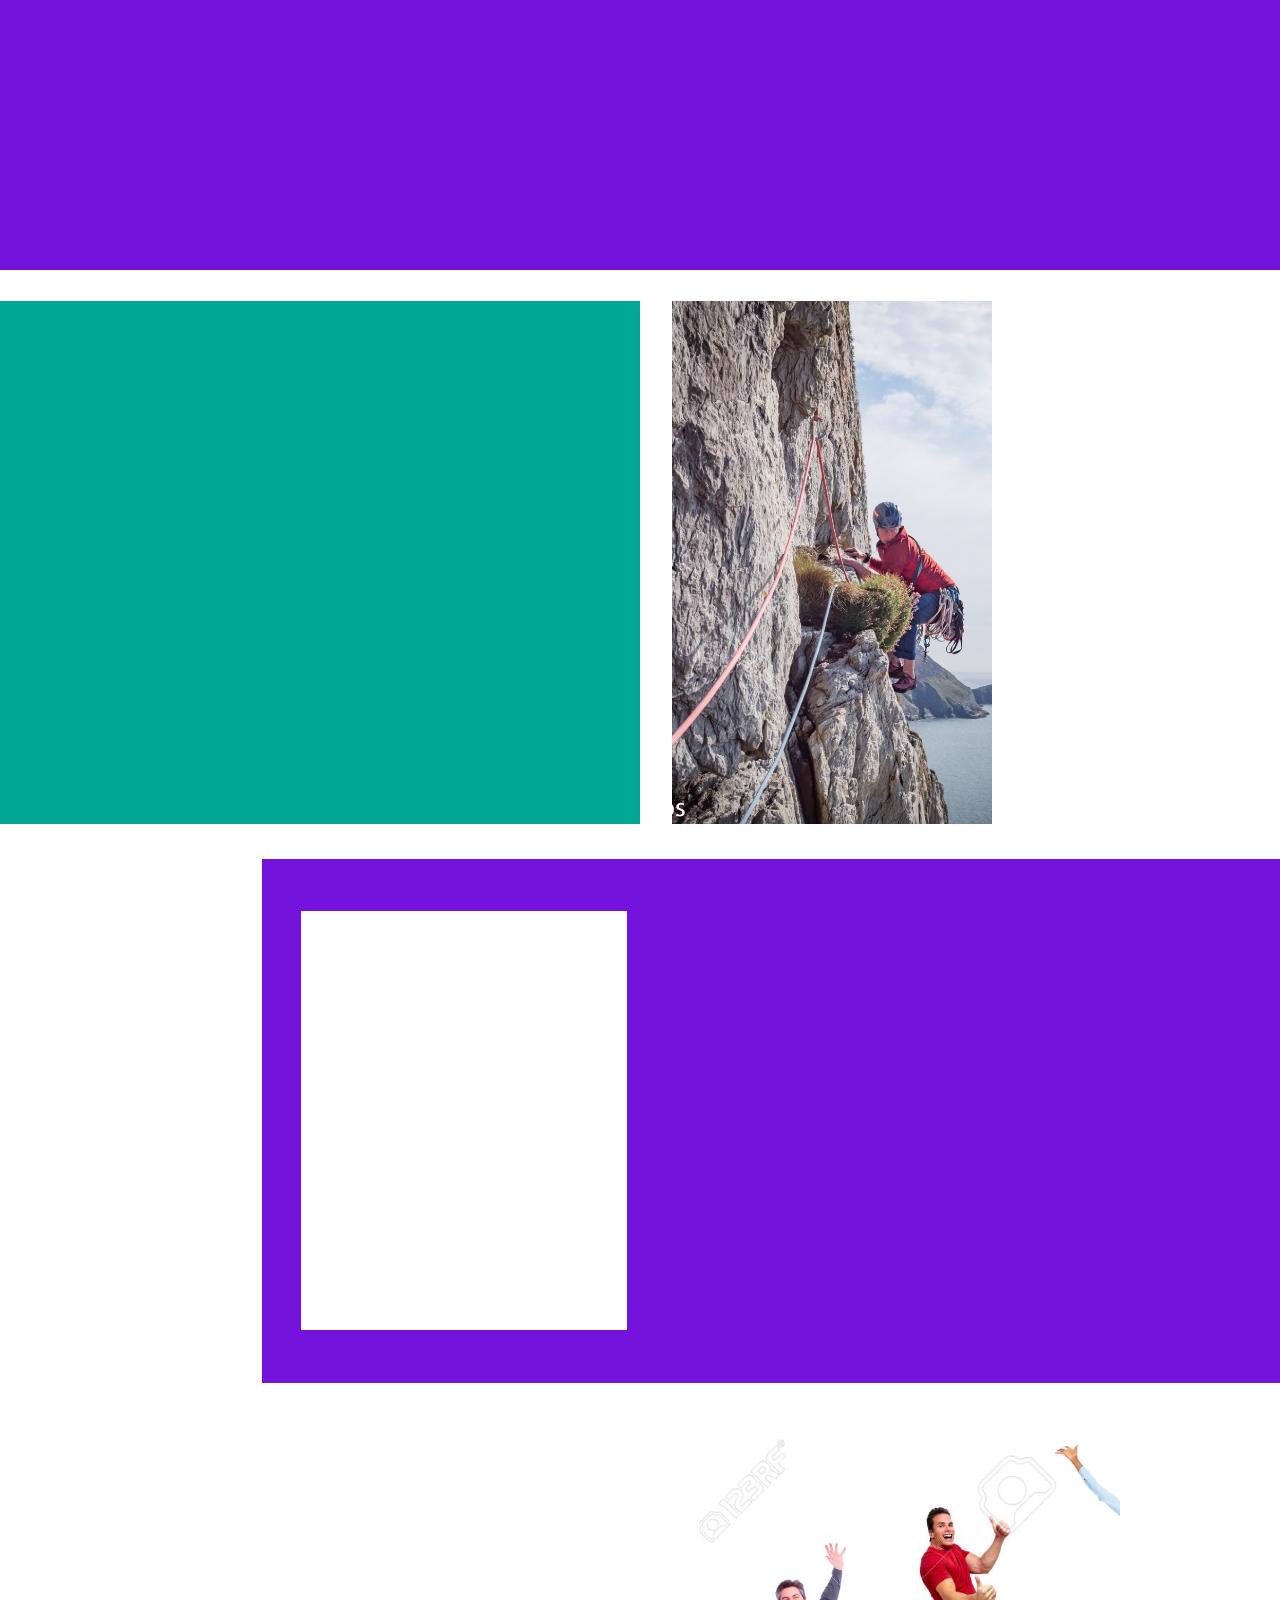
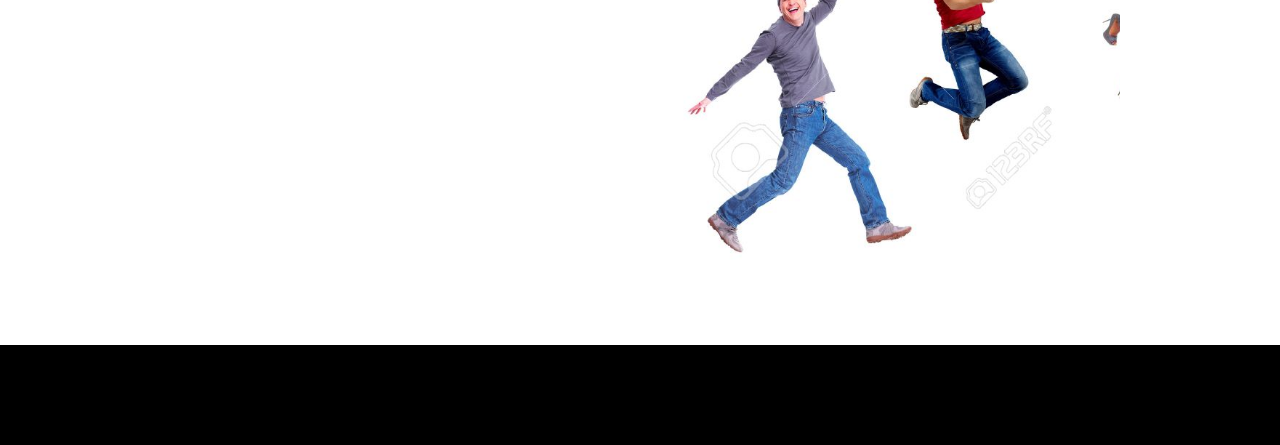
==== index.html @ df54638d "Blocked" ====
<!DOCTYPE html>
<html>
    <head>
        <meta charset="UTF-8" />
        <meta name="viewport" content="width=device-width" />
        <title>7th Woking</title>
        <link rel="stylesheet" href="css/style.css" type="text/css" media="screen" title="no title" charset="utf-8">
    </head>
    <body>
        
        <div id="header">

        </div>

        <!-- What we do section -->
        <div id="what" class="section">
            <div class="flex">
                <div class="text-section">
                </div>
                
                <div class="image-section">
                    <div class="image-container">
                        
                   </div>
                </div>
            </div>
        </div>
        <!-- End of what we do section -->
        
        <!-- Where we are section -->
        <div id="where" class="section">
            <div class="flex">
                <div class="image-section">
                    <div id="map">
                        <div id="map-container">
                        
                        </div>
                    </div>
                </div>

                <div class="text-section">
                </div>
            </div>
        </div>
        <!-- End of where we are section -->
        
        <!-- Get involved section -->
        <div id="get" class="section">
            <div class="flex">
                <div class="text-section">
                </div>
                
                <div class="image-section">
                    <div class="image-container">
                        
                   </div>
                </div>
            </div>
        </div>
        <!-- Get involved section -->

        <div id="footer">

        </div>

    </body>
</html>
---- css/style.css ----
html {
  height: 100%;
}
html body {
  margin: 0px;
  height: 100%;
}
html body #header {
  min-height: 30%;
  background-color: #7413dc;
}
html body .section {
  height: 550px;
  display: inline-block;
  width: 100%;
}
html body .section .flex {
  padding: 2.4% 0%;
  display: flex;
  height: 95.2%;
}
html body .section .flex .text-section {
  height: 100%;
  flex: 1;
}
html body .section .flex .image-section {
  height: 100%;
  flex: 1;
}
html body #what .flex .text-section {
  background-color: #00a794;
}
html body #what .flex .image-section .image-container {
  height: 100%;
  width: 50%;
  margin-left: 5%;
  background-image: url("../img/climb.jpg");
  background-size: cover;
  background-repeat: no-repeat;
}
html body #where .flex .text-section {
  background-color: #7413dc;
}
html body #where .flex .image-section #map {
  height: 100%;
  width: 60%;
  margin-left: 41%;
  position: relative;
  background-color: #7413dc;
}
html body #where .flex .image-section #map #map-container {
  position: absolute;
  top: 10%;
  left: 10%;
  height: 80%;
  width: 85%;
  background-color: white;
}
html body #get .flex .image-section .image-container {
  height: 100%;
  width: 70%;
  margin-left: 5%;
  background-image: url("../img/jump.jpg");
  background-size: cover;
  background-repeat: no-repeat;
}
html #footer {
  height: 100px;
  background-color: black;
}

/*# sourceMappingURL=style.css.map */
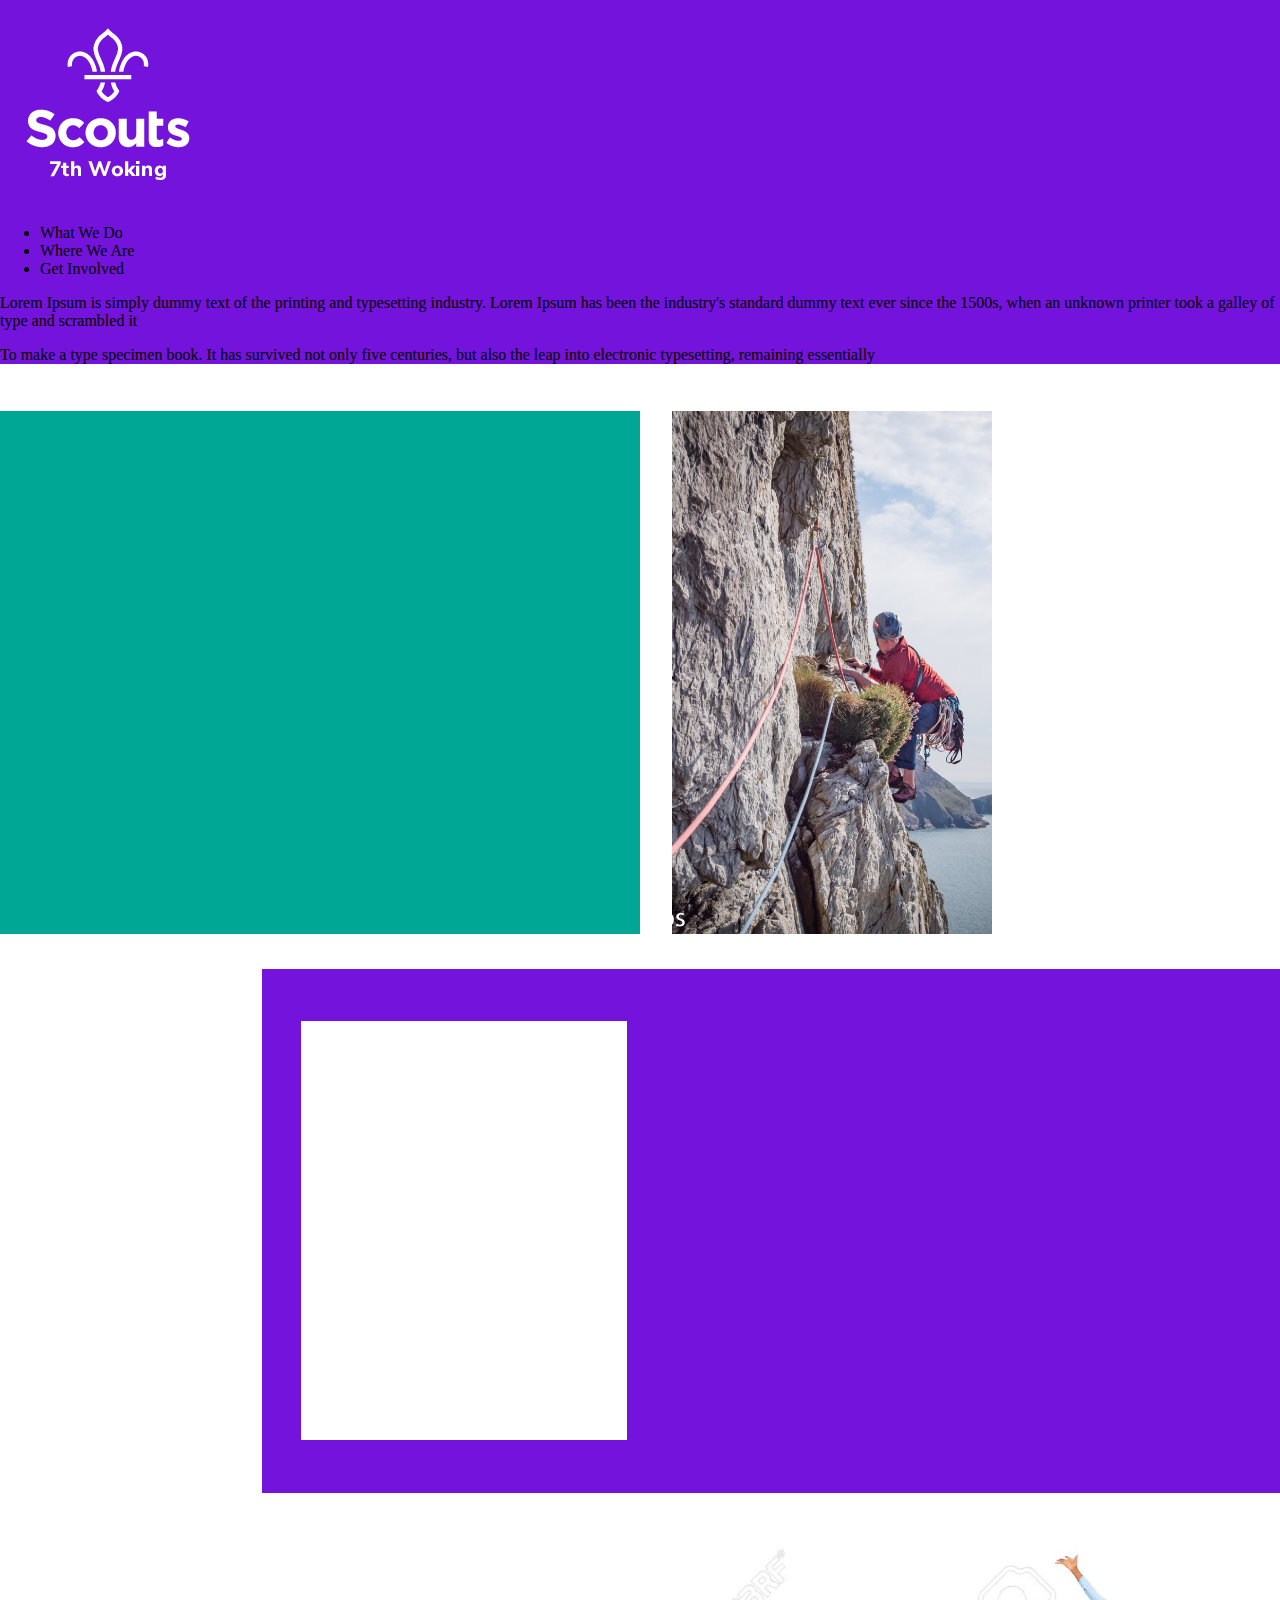
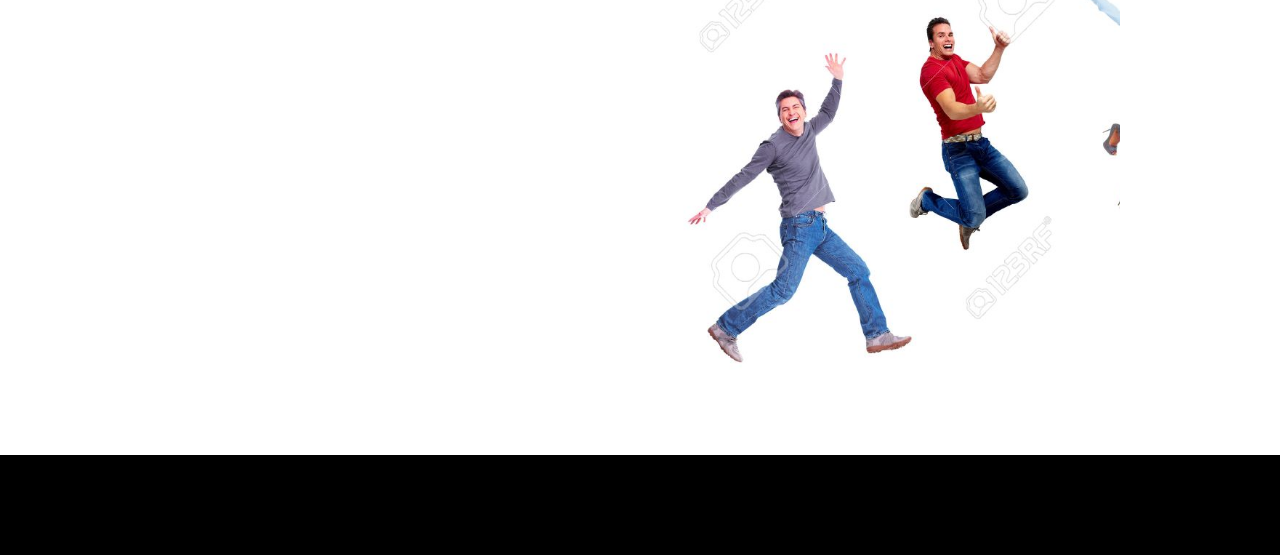
==== commit c12d1e5b: "Did the top bar" ====
--- a/index.html
+++ b/index.html
@@ -4,12 +4,35 @@
         <meta charset="UTF-8" />
         <meta name="viewport" content="width=device-width" />
         <title>7th Woking</title>
+        
+        <link href="https://fonts.googleapis.com/css?family=Nunito+Sans:200,300,400&display=swap" rel="stylesheet">
         <link rel="stylesheet" href="css/style.css" type="text/css" media="screen" title="no title" charset="utf-8">
+
     </head>
     <body>
         
         <div id="header">
+            <div id="header-container">
+               <div>
+                  <div id="header-logo">
+                    <img src="img/logo.png" alt=""/> 
+                  </div> 
+                  <div id="header-links">
+                     <ul>
+                         <li>What We Do</li>
+                         <li>Where We Are</li>
+                         <li>Get Involved</li>
+                     </ul> 
+                  </div> 
+                  <div id="header-text">
+                      
+                      <p>Lorem Ipsum is simply dummy text of the printing and typesetting industry. Lorem Ipsum has been the industry's standard dummy text ever since the 1500s, when an unknown printer took a galley of type and scrambled it </p>
+                   
 
+                      <p> To make a type specimen book. It has survived not only five centuries, but also the leap into electronic typesetting, remaining essentially</p>              
+                  </div> 
+               </div> 
+            </div>
         </div>
 
         <!-- What we do section -->
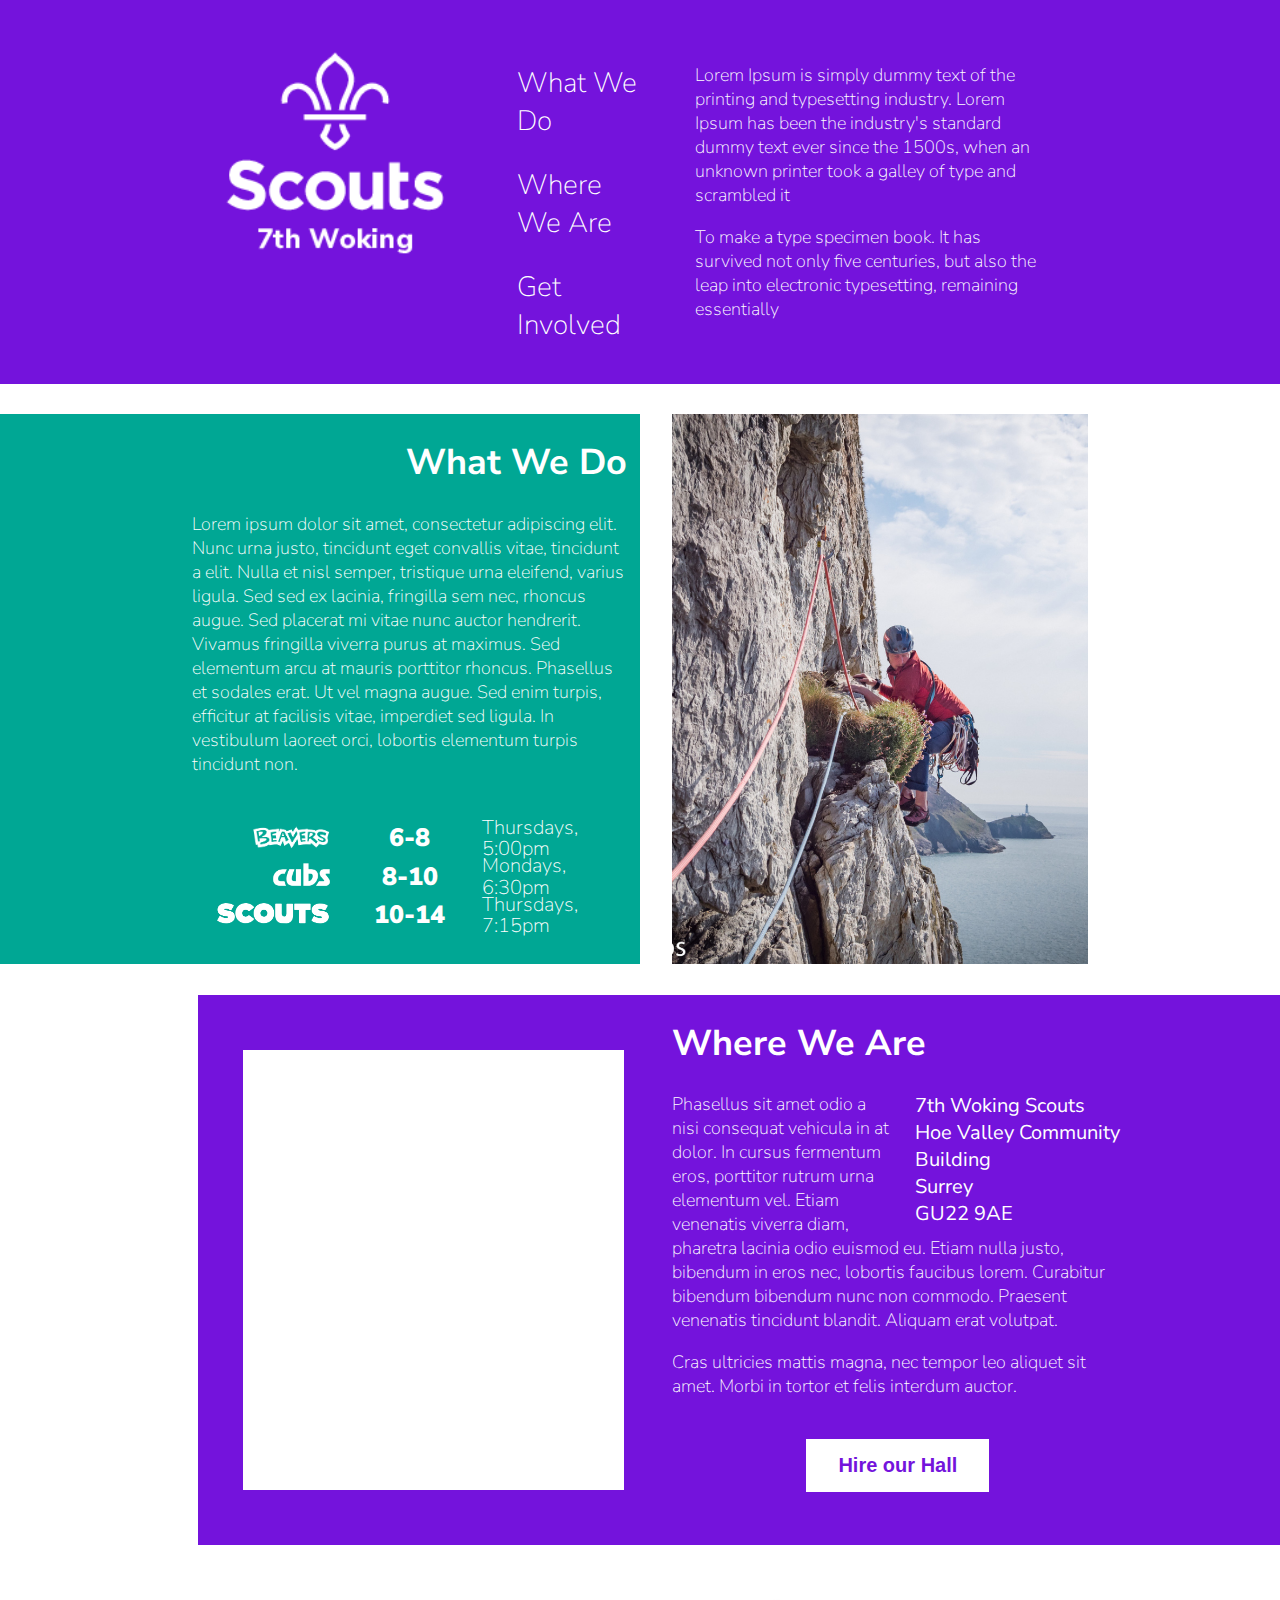
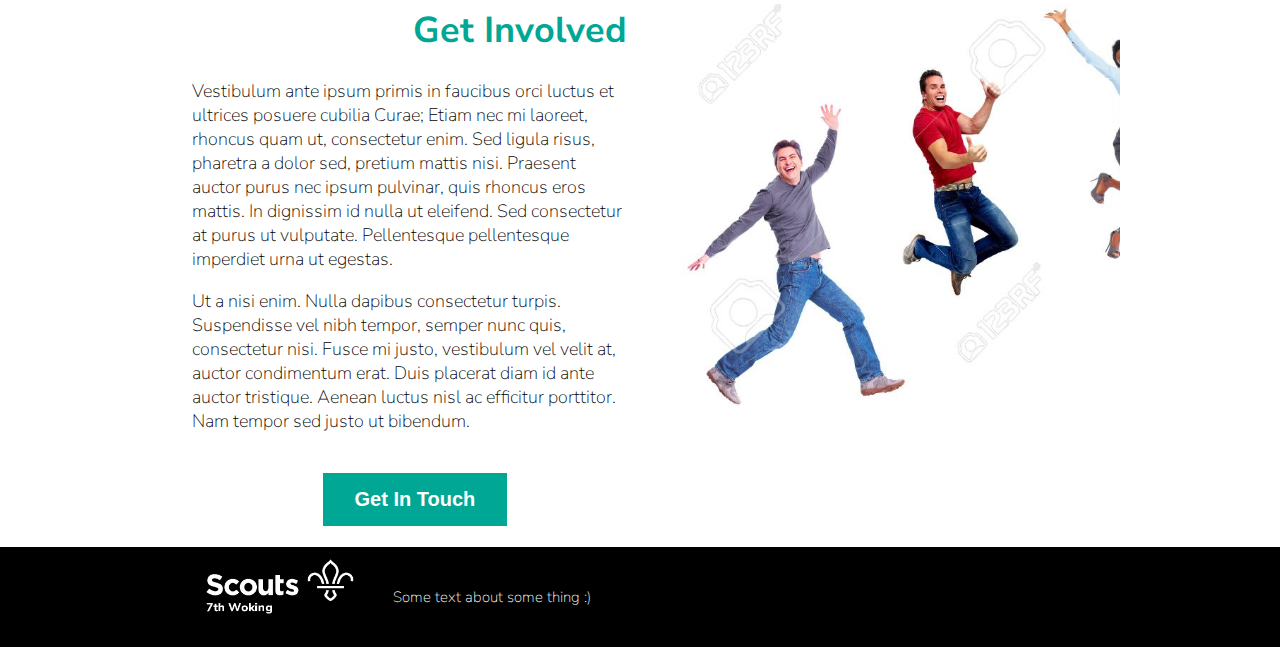
==== commit 02b48414: "did some mobile stuff" ====
--- a/index.html
+++ b/index.html
@@ -5,7 +5,7 @@
         <meta name="viewport" content="width=device-width" />
         <title>7th Woking</title>
         
-        <link href="https://fonts.googleapis.com/css?family=Nunito+Sans:200,300,400&display=swap" rel="stylesheet">
+        <link href="https://fonts.googleapis.com/css?family=Nunito+Sans:200,300,400,800,900&display=swap" rel="stylesheet"> 
         <link rel="stylesheet" href="css/style.css" type="text/css" media="screen" title="no title" charset="utf-8">
 
     </head>
@@ -19,9 +19,9 @@
                   </div> 
                   <div id="header-links">
                      <ul>
-                         <li>What We Do</li>
-                         <li>Where We Are</li>
-                         <li>Get Involved</li>
+                         <li><a href="#what">What We Do</a></li>
+                         <li><a href="#where">Where We Are</a></li>
+                         <li><a href="#get">Get Involved</a></li>
                      </ul> 
                   </div> 
                   <div id="header-text">
@@ -39,6 +39,31 @@
         <div id="what" class="section">
             <div class="flex">
                 <div class="text-section">
+                    <div class="text-container">
+                        <h1>What We Do</h1>
+                        <p>
+                            Lorem ipsum dolor sit amet, consectetur adipiscing elit. Nunc urna justo, tincidunt eget convallis vitae, tincidunt a elit. Nulla et nisl semper, tristique urna eleifend, varius ligula. Sed sed ex lacinia, fringilla sem nec, rhoncus augue. Sed placerat mi vitae nunc auctor hendrerit. Vivamus fringilla viverra purus at maximus. Sed elementum arcu at mauris porttitor rhoncus. Phasellus et sodales erat. Ut vel magna augue. Sed enim turpis, efficitur at facilisis vitae, imperdiet sed ligula. In vestibulum laoreet orci, lobortis elementum turpis tincidunt non.
+                        </p> 
+
+                        <div class="grid-container">
+                            <div class="grid-item image-container">
+                                <img src="img/beavers-logo-white-png.png" alt=""/> 
+                            </div>
+                            <div class="grid-item age">6-8</div>
+                            <div class="grid-item date"> Thursdays, 5:00pm</div>
+                            <div class="grid-item image-container">
+                                <img src="img/cubs-logo-white-png.png" alt=""/> 
+                            </div>
+                            <div class="grid-item age">8-10</div>
+                            <div class="grid-item date">Mondays, 6:30pm</div>
+                            <div class="grid-item image-container">
+                                <img src="img/scouts-logo-white-png.png" alt=""/> 
+                            </div>
+                            <div class="grid-item age">10-14</div>
+                            <div class="grid-item date">Thursdays, 7:15pm</div>
+                        </div>
+                        
+                    </div>
                 </div>
                 
                 <div class="image-section">
@@ -56,12 +81,27 @@
                 <div class="image-section">
                     <div id="map">
                         <div id="map-container">
-                        
+                           <iframe src="https://www.google.com/maps/embed/v1/place?q=The+7th+Woking+Scout+HQ+is+located+next+to+Woking+Leisure+Centre.&key=AIzaSyCAv7pbq-IDkwNgu3J0u-rmjAmlKih_pmE" allowfullscreen></iframe> 
                         </div>
                     </div>
                 </div>
 
                 <div class="text-section">
+                    <div class="text-container">
+                        <h1>Where We Are</h1>
+                        <ul>
+                            <li>7th Woking Scouts</li>
+                            <li>Hoe Valley Community</li>
+                            <li>Building</li>
+                            <li>Surrey</li>
+                            <li>GU22 9AE</li>
+                        </ul>
+                        <p>Phasellus sit amet odio a nisi consequat vehicula in at dolor. In cursus fermentum eros, porttitor rutrum urna elementum vel. Etiam venenatis viverra diam, pharetra lacinia odio euismod eu. Etiam nulla justo, bibendum in eros nec, lobortis faucibus lorem. Curabitur bibendum bibendum nunc non commodo. Praesent venenatis tincidunt blandit. Aliquam erat volutpat.</p>
+                        <p>Cras ultricies mattis magna, nec tempor leo aliquet sit amet. Morbi in tortor et felis interdum auctor.</p>
+                        <div class="button-container">
+                            <button type="button">Hire our Hall</button>
+                        </div>
+                    </div>
                 </div>
             </div>
         </div>
@@ -71,6 +111,20 @@
         <div id="get" class="section">
             <div class="flex">
                 <div class="text-section">
+                    <div class="text-container">
+                        <h1>Get Involved</h1>
+                        <p>
+                        Vestibulum ante ipsum primis in faucibus orci luctus et ultrices posuere cubilia Curae; Etiam nec mi laoreet, rhoncus quam ut, consectetur enim. Sed ligula risus, pharetra a dolor sed, pretium mattis nisi. Praesent auctor purus nec ipsum pulvinar, quis rhoncus eros mattis. In dignissim id nulla ut eleifend. Sed consectetur at purus ut vulputate. Pellentesque pellentesque imperdiet urna ut egestas.
+                        </p>
+                        <p>
+                        Ut a nisi enim. Nulla dapibus consectetur turpis. Suspendisse vel nibh tempor, semper nunc quis, consectetur nisi. Fusce mi justo, vestibulum vel velit at, auctor condimentum erat. Duis placerat diam id ante auctor tristique. Aenean luctus nisl ac efficitur porttitor. Nam tempor sed justo ut bibendum.
+                        </p>
+                            
+                        <div class="button-container">
+                            <button type="button">Get In Touch</button>
+                        </div>
+
+                    </div>
                 </div>
                 
                 <div class="image-section">
@@ -83,7 +137,8 @@
         <!-- Get involved section -->
 
         <div id="footer">
-
+            <img src="img/logo2.png" alt=""/>
+            <p>Some text about some thing :)</p>
         </div>
 
     </body>
--- a/css/style.css
+++ b/css/style.css
@@ -2,37 +2,130 @@
   height: 100%;
 }
 html body {
+  color: white;
+  font-family: "Nunito Sans", sans-serif;
+  font-weight: 200;
+  font-size: 18px;
   margin: 0px;
   height: 100%;
 }
+html body button {
+  border: none;
+  padding: 15px 32px;
+  margin: 5%;
+  text-align: center;
+  text-decoration: none;
+  display: inline-block;
+  font-size: 20px;
+  font-weight: 600;
+}
 html body #header {
-  min-height: 30%;
+  min-height: 300px;
   background-color: #7413dc;
 }
+html body #header #header-container {
+  height: 100%;
+  width: 70%;
+  margin-left: 15%;
+}
+html body #header #header-container div {
+  height: 100%;
+  display: flex;
+}
+html body #header #header-container div #header-logo {
+  flex: 1;
+}
+html body #header #header-container div #header-logo img {
+  width: 284.5px;
+  height: 90%;
+  margin-top: 15px;
+}
+html body #header #header-container div #header-links {
+  flex: 1;
+}
+html body #header #header-container div #header-links ul {
+  padding-top: 38px;
+  list-style-type: none;
+  font-size: 28px;
+}
+html body #header #header-container div #header-links ul a {
+  color: white;
+  text-decoration: none;
+}
+html body #header #header-container div #header-links ul > li {
+  margin-top: 26px;
+}
+html body #header #header-container div #header-links ul:first-child {
+  margin-top: 0px;
+}
+html body #header #header-container div #header-text {
+  flex: 2;
+  display: inline-block;
+  padding: 5%;
+}
+html body #header #header-container div #header-text p {
+  width: 100%;
+  font-size: 18px;
+}
 html body .section {
-  height: 550px;
+  min-height: 550px;
   display: inline-block;
   width: 100%;
 }
 html body .section .flex {
-  padding: 2.4% 0%;
+  padding-top: 2.4%;
   display: flex;
-  height: 95.2%;
+  min-height: inherit;
 }
 html body .section .flex .text-section {
-  height: 100%;
+  min-height: inherit;
   flex: 1;
 }
 html body .section .flex .image-section {
-  height: 100%;
+  min-height: inherit;
   flex: 1;
 }
 html body #what .flex .text-section {
   background-color: #00a794;
 }
+html body #what .flex .text-section .text-container {
+  width: 68%;
+  margin-left: 30%;
+  align-content: right;
+}
+html body #what .flex .text-section .text-container h1 {
+  text-align: right;
+}
+html body #what .flex .text-section .text-container p {
+  font-size: 18px;
+}
+html body #what .flex .text-section .text-container .grid-container {
+  display: grid;
+  grid-template-columns: repeat(3, 1fr);
+  grid-template-rows: repeat(3, 3vw);
+  margin-top: 10%;
+}
+html body #what .flex .text-section .text-container .grid-container .image-container {
+  justify-self: end;
+}
+html body #what .flex .text-section .text-container .grid-container .image-container img {
+  height: 90%;
+  width: auto;
+}
+html body #what .flex .text-section .text-container .grid-container .age {
+  justify-self: center;
+  align-self: center;
+  font-weight: 900;
+  font-size: 25px;
+}
+html body #what .flex .text-section .text-container .grid-container .date {
+  align-self: center;
+  font-size: 20px;
+  line-height: 16pt;
+}
 html body #what .flex .image-section .image-container {
   height: 100%;
-  width: 50%;
+  width: 65%;
   margin-left: 5%;
   background-image: url("../img/climb.jpg");
   background-size: cover;
@@ -41,10 +134,33 @@
 html body #where .flex .text-section {
   background-color: #7413dc;
 }
+html body #where .flex .text-section .text-container {
+  margin-left: 5%;
+  width: 70%;
+}
+html body #where .flex .text-section .text-container ul {
+  padding: 0px;
+  padding-left: 5%;
+  margin: 0px;
+  list-style-type: none;
+  float: right;
+  font-weight: 400;
+  font-size: 20px;
+}
+html body #where .flex .text-section .text-container .button-container {
+  width: 100%;
+}
+html body #where .flex .text-section .text-container .button-container button {
+  background-color: white;
+  color: #7413dc;
+  font-size: 20px;
+  font-weight: 600;
+  margin-left: 30%;
+}
 html body #where .flex .image-section #map {
   height: 100%;
-  width: 60%;
-  margin-left: 41%;
+  width: 70%;
+  margin-left: 31%;
   position: relative;
   background-color: #7413dc;
 }
@@ -56,8 +172,36 @@
   width: 85%;
   background-color: white;
 }
+html body #where .flex .image-section #map #map-container iframe {
+  width: 100%;
+  height: 100%;
+  border: 0;
+}
+html body #get .flex .text-section .text-container {
+  width: 68%;
+  margin-left: 30%;
+  align-content: right;
+}
+html body #get .flex .text-section .text-container h1 {
+  text-align: right;
+  color: #00a794;
+}
+html body #get .flex .text-section .text-container p {
+  color: black;
+  font-size: 18px;
+}
+html body #get .flex .text-section .text-container .button-container {
+  width: 100%;
+}
+html body #get .flex .text-section .text-container .button-container button {
+  background-color: #00a794;
+  color: white;
+  font-size: 20px;
+  font-weight: 600;
+  margin-left: 30%;
+}
 html body #get .flex .image-section .image-container {
-  height: 100%;
+  height: 90%;
   width: 70%;
   margin-left: 5%;
   background-image: url("../img/jump.jpg");
@@ -68,5 +212,17 @@
   height: 100px;
   background-color: black;
 }
+html #footer img {
+  height: 80%;
+  margin-left: 15%;
+  float: left;
+}
+html #footer p {
+  float: left;
+  margin-left: 2%;
+  margin-top: 40px;
+  font-weight: 200;
+  font-size: 15px;
+}
 
 /*# sourceMappingURL=style.css.map */
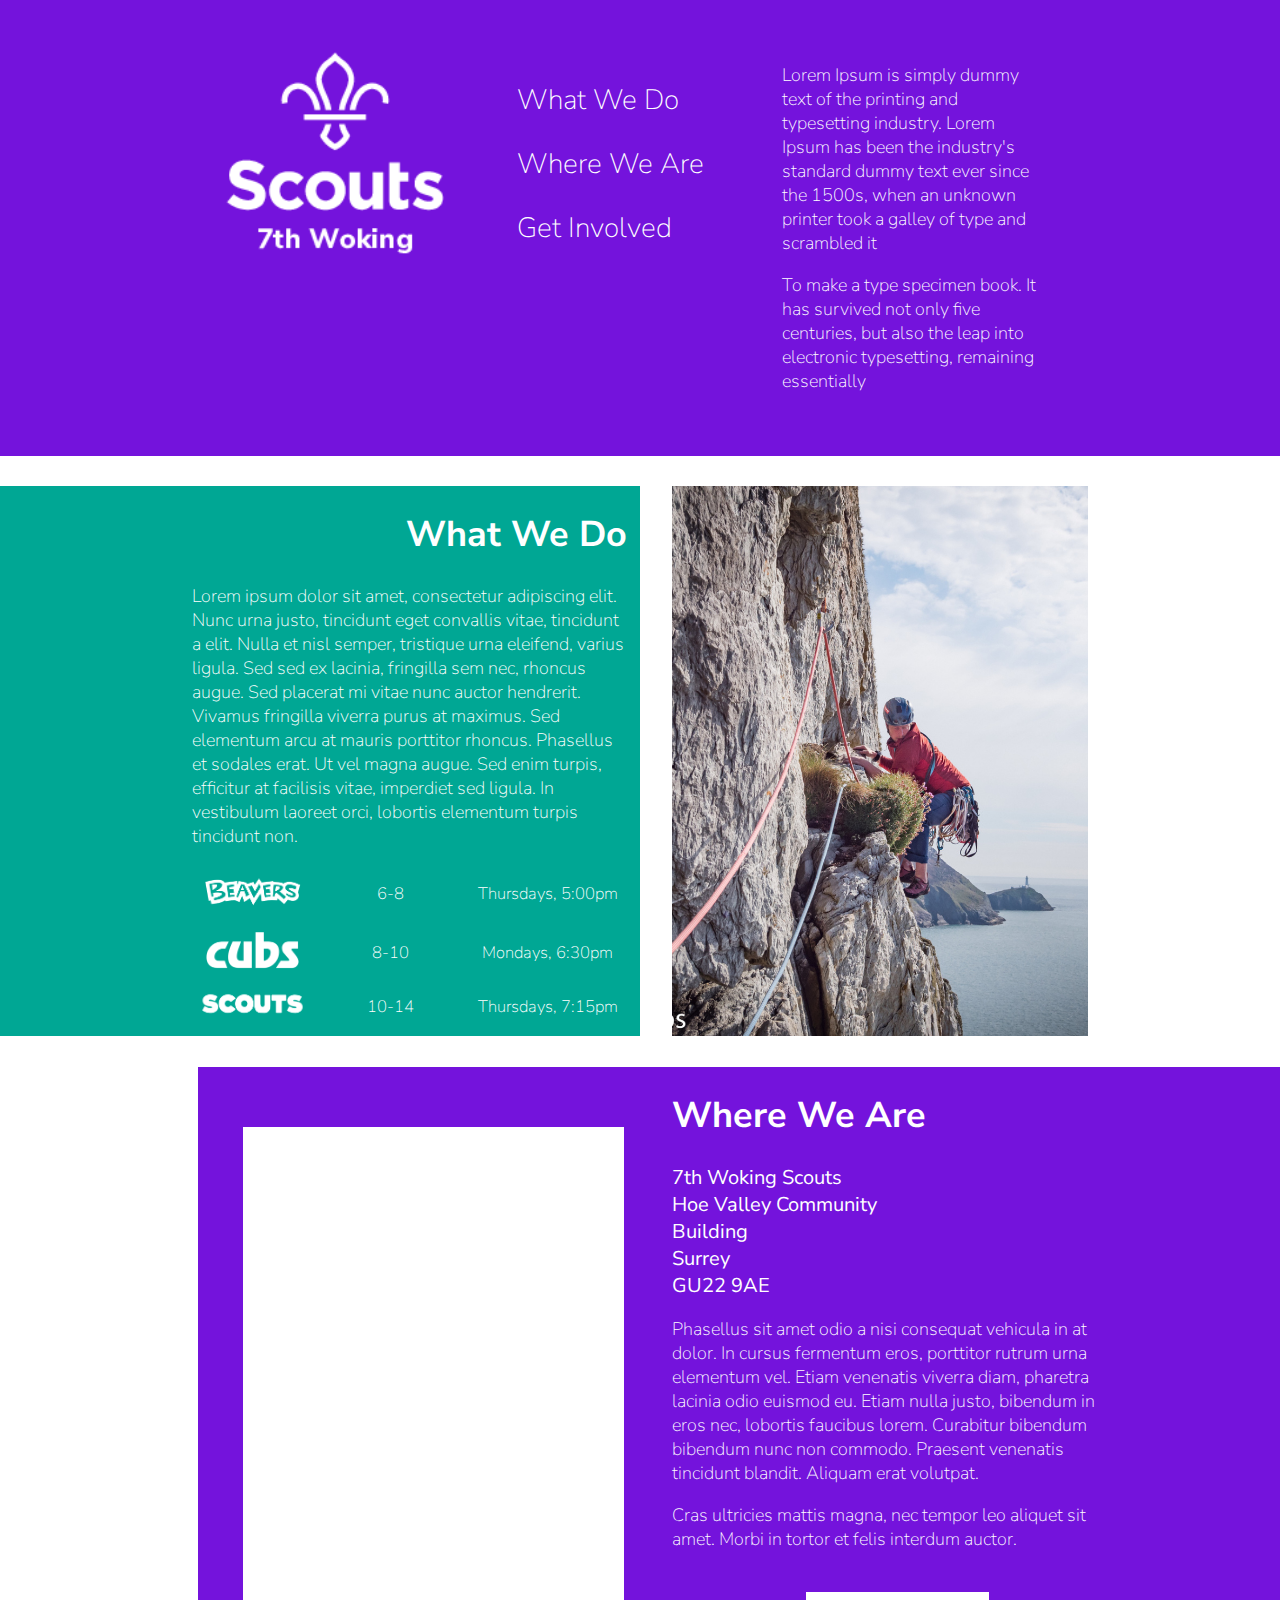
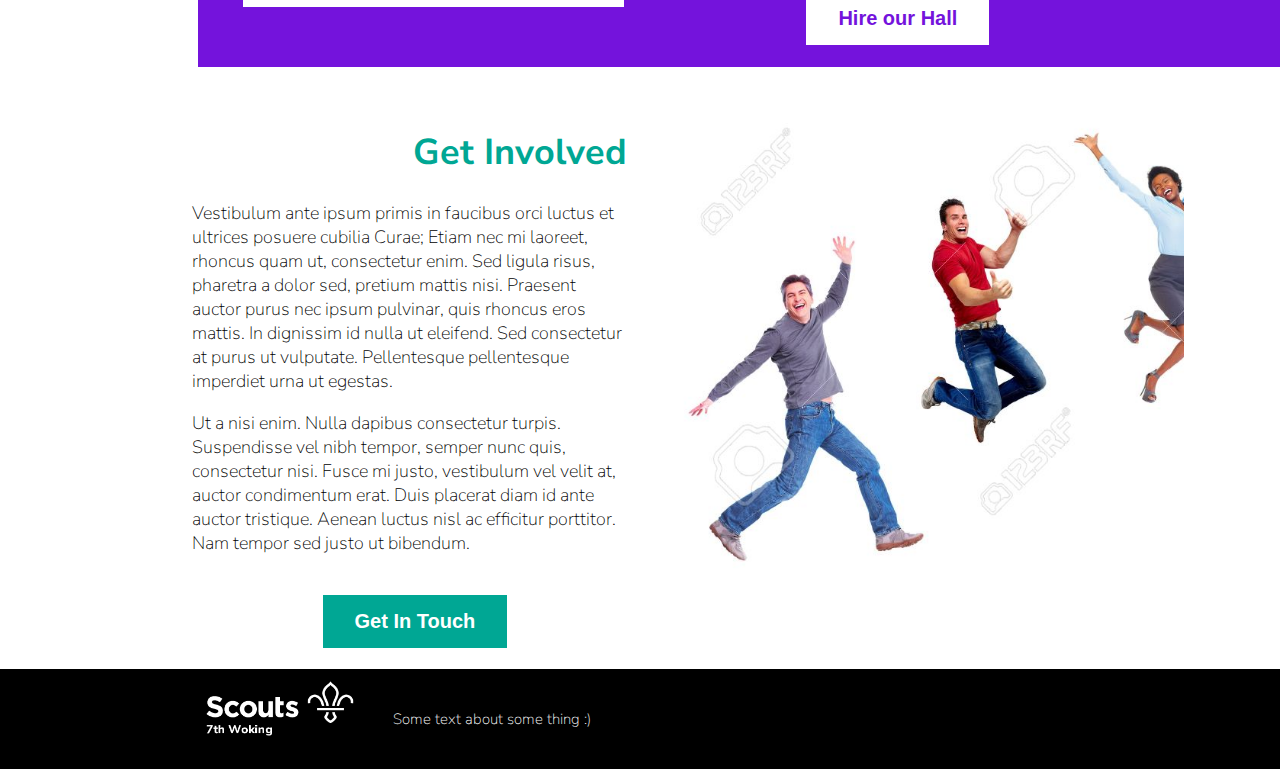
==== commit add54858: "Fixed grid in a very ugly way" ====
--- a/index.html
+++ b/index.html
@@ -15,7 +15,8 @@
             <div id="header-container">
                <div>
                   <div id="header-logo">
-                    <img src="img/logo.png" alt=""/> 
+                    <img id="logo-normal" src="img/logo.png" alt=""/> 
+                    <img id="logo-linear" src="img/logo2.png" alt=""/> 
                   </div> 
                   <div id="header-links">
                      <ul>
@@ -62,6 +63,33 @@
                             <div class="grid-item age">10-14</div>
                             <div class="grid-item date">Thursdays, 7:15pm</div>
                         </div>
+                        
+                        <div id="table">
+                           <table>
+                               <tr>
+                                <td class="logo">
+                                    <img src="img/beavers-logo-white-png.png" alt=""/> 
+                                </td>
+                                <td>6-8</td>
+                                <td>Thursdays, 5:00pm</td>
+                               </tr>
+                               <tr>
+                                <td class="logo">
+                                    <img src="img/cubs-logo-white-png.png" alt=""/> 
+                                </td>
+                                <td>8-10</td>
+                                <td>Mondays, 6:30pm</td>
+                               </tr>
+                               <tr>
+                                <td class="logo">
+                                    <img src="img/scouts-logo-white-png.png" alt=""/> 
+                                </td>
+                                <td>10-14</td>
+                                <td>Thursdays, 7:15pm</td>
+                               </tr>
+                           </table>
+                        </div>
+
                         
                     </div>
                 </div>
--- a/css/style.css
+++ b/css/style.css
@@ -1,5 +1,8 @@
 html {
   height: 100%;
+  width: 100%;
+  margin: 0;
+  padding: 0;
 }
 html body {
   color: white;
@@ -8,6 +11,8 @@
   font-size: 18px;
   margin: 0px;
   height: 100%;
+  width: 100%;
+  overflow-x: hidden;
 }
 html body button {
   border: none;
@@ -32,7 +37,13 @@
   height: 100%;
   display: flex;
 }
+@media screen and (max-width: 1000px) {
+  html body #header #header-container div {
+    flex-direction: column;
+  }
+}
 html body #header #header-container div #header-logo {
+  align-items: center;
   flex: 1;
 }
 html body #header #header-container div #header-logo img {
@@ -40,13 +51,49 @@
   height: 90%;
   margin-top: 15px;
 }
+@media screen and (max-width: 1000px) {
+  html body #header #header-container div #header-logo img {
+    display: none;
+    height: 100%;
+  }
+}
+html body #header #header-container div #header-logo #logo-linear {
+  display: none;
+}
+@media screen and (max-width: 1000px) {
+  html body #header #header-container div #header-logo #logo-linear {
+    display: inherit;
+  }
+}
 html body #header #header-container div #header-links {
   flex: 1;
 }
+@media screen and (max-width: 1516px) {
+  html body #header #header-container div #header-links {
+    flex: 1.5;
+  }
+}
+@media screen and (max-width: 1284px) {
+  html body #header #header-container div #header-links {
+    flex: 2;
+  }
+}
+@media screen and (max-width: 1160px) {
+  html body #header #header-container div #header-links {
+    flex: 3;
+  }
+}
 html body #header #header-container div #header-links ul {
-  padding-top: 38px;
+  padding-top: 55px;
   list-style-type: none;
   font-size: 28px;
+}
+@media screen and (max-width: 1000px) {
+  html body #header #header-container div #header-links ul {
+    margin-left: 0;
+    padding-left: 0;
+    padding-top: 10px;
+  }
 }
 html body #header #header-container div #header-links ul a {
   color: white;
@@ -63,6 +110,18 @@
   display: inline-block;
   padding: 5%;
 }
+@media screen and (max-width: 1160px) {
+  html body #header #header-container div #header-text {
+    padding-right: 0;
+    padding-left: 0;
+  }
+}
+@media screen and (max-width: 1000px) {
+  html body #header #header-container div #header-text {
+    padding-left: 0;
+    padding-top: 0;
+  }
+}
 html body #header #header-container div #header-text p {
   width: 100%;
   font-size: 18px;
@@ -77,13 +136,40 @@
   display: flex;
   min-height: inherit;
 }
+@media screen and (max-width: 1000px) {
+  html body .section .flex {
+    flex-direction: column;
+  }
+}
 html body .section .flex .text-section {
   min-height: inherit;
   flex: 1;
 }
+@media screen and (max-width: 1000px) {
+  html body .section .flex .text-section {
+    text-align: center;
+  }
+}
 html body .section .flex .image-section {
   min-height: inherit;
+  overflow: hidden;
   flex: 1;
+}
+@media screen and (max-width: 1000px) {
+  html body .section .flex .image-section {
+    width: 100%;
+  }
+}
+html body .section .flex .image-section .image-container {
+  min-height: inherit;
+}
+@media screen and (max-width: 1000px) {
+  html body .section .flex .image-section .image-container {
+    width: 100%;
+  }
+}
+html body .section .flex .image-section .image-container .image-container {
+  min-height: inherit;
 }
 html body #what .flex .text-section {
   background-color: #00a794;
@@ -93,24 +179,67 @@
   margin-left: 30%;
   align-content: right;
 }
+@media only screen and (max-width: 1000px) {
+  html body #what .flex .text-section .text-container {
+    width: 80%;
+    margin-left: 10%;
+  }
+}
 html body #what .flex .text-section .text-container h1 {
   text-align: right;
 }
+@media only screen and (max-width: 1000px) {
+  html body #what .flex .text-section .text-container h1 {
+    text-align: center;
+  }
+}
 html body #what .flex .text-section .text-container p {
   font-size: 18px;
 }
+html body #what .flex .text-section .text-container #table {
+  text-align: center;
+  font-size: 1.3vw;
+}
+html body #what .flex .text-section .text-container #table td {
+  width: 33%;
+}
+html body #what .flex .text-section .text-container #table .logo {
+  width: 25%;
+}
+html body #what .flex .text-section .text-container #table img {
+  width: 100%;
+}
+@media only screen and (max-width: 1000px) {
+  html body #what .flex .text-section .text-container #table {
+    display: none;
+  }
+}
 html body #what .flex .text-section .text-container .grid-container {
-  display: grid;
+  width: 80%;
+  display: none;
   grid-template-columns: repeat(3, 1fr);
   grid-template-rows: repeat(3, 3vw);
   margin-top: 10%;
 }
+@media only screen and (max-width: 1000px) {
+  html body #what .flex .text-section .text-container .grid-container {
+    display: grid;
+    margin: 10%;
+    grid-template-columns: 100%;
+    grid-template-rows: repeat(9, 50px);
+    grid-template-rows: 50px 30px 30px 50px 30px 30px 50px 30px 30px;
+  }
+}
 html body #what .flex .text-section .text-container .grid-container .image-container {
   justify-self: end;
 }
+@media only screen and (max-width: 1000px) {
+  html body #what .flex .text-section .text-container .grid-container .image-container {
+    justify-self: center;
+  }
+}
 html body #what .flex .text-section .text-container .grid-container .image-container img {
   height: 90%;
-  width: auto;
 }
 html body #what .flex .text-section .text-container .grid-container .age {
   justify-self: center;
@@ -123,6 +252,12 @@
   font-size: 20px;
   line-height: 16pt;
 }
+@media only screen and (max-width: 1200px) and (min-width: 1000px) {
+  html body #what .flex .text-section .text-container .grid-container .date {
+    font-size: 16px;
+    line-height: 12pt;
+  }
+}
 html body #what .flex .image-section .image-container {
   height: 100%;
   width: 65%;
@@ -131,6 +266,18 @@
   background-size: cover;
   background-repeat: no-repeat;
 }
+@media only screen and (max-width: 1000px) {
+  html body #what .flex .image-section .image-container {
+    margin-top: 5%;
+    width: 100%;
+    margin-right: 5%;
+  }
+}
+@media screen and (max-width: 1000px) {
+  html body #where .flex {
+    flex-direction: column-reverse;
+  }
+}
 html body #where .flex .text-section {
   background-color: #7413dc;
 }
@@ -138,12 +285,16 @@
   margin-left: 5%;
   width: 70%;
 }
+@media screen and (max-width: 1000px) {
+  html body #where .flex .text-section .text-container {
+    width: 80%;
+    margin-left: 10%;
+  }
+}
 html body #where .flex .text-section .text-container ul {
   padding: 0px;
-  padding-left: 5%;
   margin: 0px;
   list-style-type: none;
-  float: right;
   font-weight: 400;
   font-size: 20px;
 }
@@ -157,12 +308,26 @@
   font-weight: 600;
   margin-left: 30%;
 }
+@media screen and (max-width: 1000px) {
+  html body #where .flex .text-section .text-container .button-container button {
+    margin-left: 5%;
+  }
+}
 html body #where .flex .image-section #map {
   height: 100%;
   width: 70%;
   margin-left: 31%;
   position: relative;
   background-color: #7413dc;
+}
+@media screen and (max-width: 1000px) {
+  html body #where .flex .image-section #map {
+    min-height: inherit;
+    height: initial;
+    margin-left: initial;
+    width: 100%;
+    margin-top: -5px;
+  }
 }
 html body #where .flex .image-section #map #map-container {
   position: absolute;
@@ -172,6 +337,11 @@
   width: 85%;
   background-color: white;
 }
+@media screen and (max-width: 1000px) {
+  html body #where .flex .image-section #map #map-container {
+    width: 80%;
+  }
+}
 html body #where .flex .image-section #map #map-container iframe {
   width: 100%;
   height: 100%;
@@ -182,9 +352,20 @@
   margin-left: 30%;
   align-content: right;
 }
+@media only screen and (max-width: 1000px) {
+  html body #get .flex .text-section .text-container {
+    width: 80%;
+    margin-left: 10%;
+  }
+}
 html body #get .flex .text-section .text-container h1 {
   text-align: right;
   color: #00a794;
+}
+@media only screen and (max-width: 1000px) {
+  html body #get .flex .text-section .text-container h1 {
+    text-align: center;
+  }
 }
 html body #get .flex .text-section .text-container p {
   color: black;
@@ -200,9 +381,14 @@
   font-weight: 600;
   margin-left: 30%;
 }
+@media only screen and (max-width: 1000px) {
+  html body #get .flex .text-section .text-container .button-container button {
+    margin-left: 10%;
+  }
+}
 html body #get .flex .image-section .image-container {
   height: 90%;
-  width: 70%;
+  width: 80%;
   margin-left: 5%;
   background-image: url("../img/jump.jpg");
   background-size: cover;
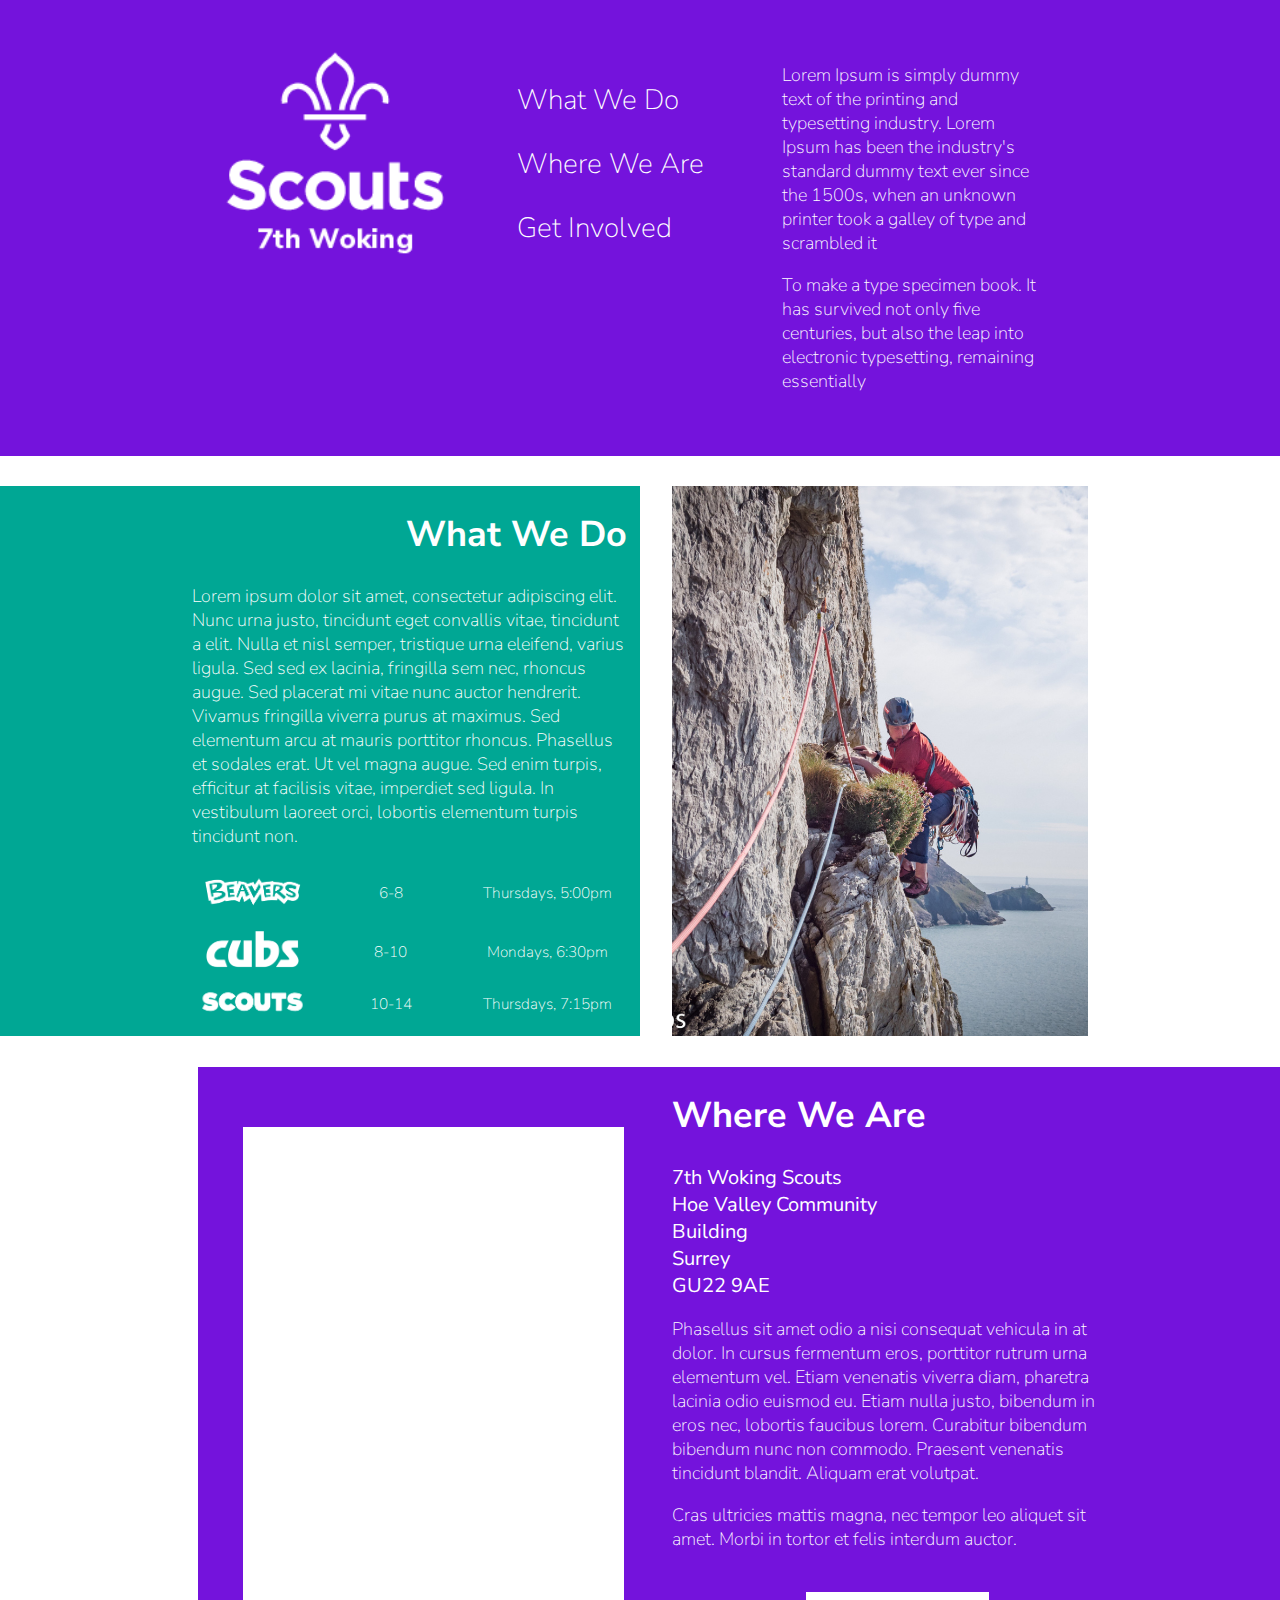
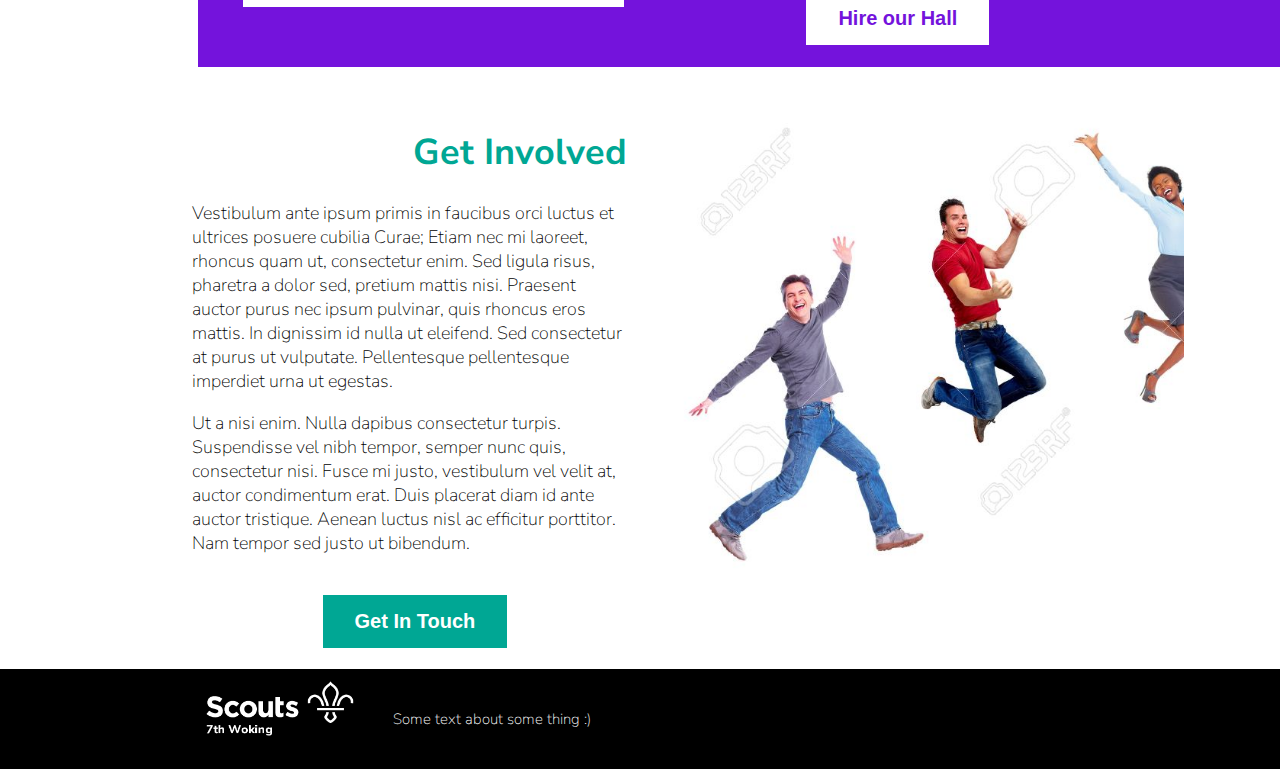
==== commit 5bbf3f4b: "Neatened up the grid a bit" ====
--- a/index.html
+++ b/index.html
@@ -52,11 +52,13 @@
                             </div>
                             <div class="grid-item age">6-8</div>
                             <div class="grid-item date"> Thursdays, 5:00pm</div>
+                            <div class="grid-item spacer"></div>
                             <div class="grid-item image-container">
                                 <img src="img/cubs-logo-white-png.png" alt=""/> 
                             </div>
                             <div class="grid-item age">8-10</div>
                             <div class="grid-item date">Mondays, 6:30pm</div>
+                            <div class="grid-item spacer"></div>
                             <div class="grid-item image-container">
                                 <img src="img/scouts-logo-white-png.png" alt=""/> 
                             </div>
--- a/css/style.css
+++ b/css/style.css
@@ -198,7 +198,7 @@
 }
 html body #what .flex .text-section .text-container #table {
   text-align: center;
-  font-size: 1.3vw;
+  font-size: 1.2vw;
 }
 html body #what .flex .text-section .text-container #table td {
   width: 33%;
@@ -217,17 +217,17 @@
 html body #what .flex .text-section .text-container .grid-container {
   width: 80%;
   display: none;
-  grid-template-columns: repeat(3, 1fr);
-  grid-template-rows: repeat(3, 3vw);
   margin-top: 10%;
+  margin: 10%;
+  margin-top: 7%;
+  margin-bottom: 7%;
+  grid-template-columns: 100%;
+  grid-template-rows: repeat(11, 50px);
+  grid-template-rows: 50px 30px 30px 15px 50px 30px 30px 15px 50px 30px 30px;
 }
 @media only screen and (max-width: 1000px) {
   html body #what .flex .text-section .text-container .grid-container {
     display: grid;
-    margin: 10%;
-    grid-template-columns: 100%;
-    grid-template-rows: repeat(9, 50px);
-    grid-template-rows: 50px 30px 30px 50px 30px 30px 50px 30px 30px;
   }
 }
 html body #what .flex .text-section .text-container .grid-container .image-container {
@@ -251,12 +251,16 @@
   align-self: center;
   font-size: 20px;
   line-height: 16pt;
+  margin-bottom: 12px;
 }
 @media only screen and (max-width: 1200px) and (min-width: 1000px) {
   html body #what .flex .text-section .text-container .grid-container .date {
     font-size: 16px;
     line-height: 12pt;
   }
+}
+html body #what .flex .text-section .text-container .grid-container .spacer {
+  height: 20px;
 }
 html body #what .flex .image-section .image-container {
   height: 100%;
